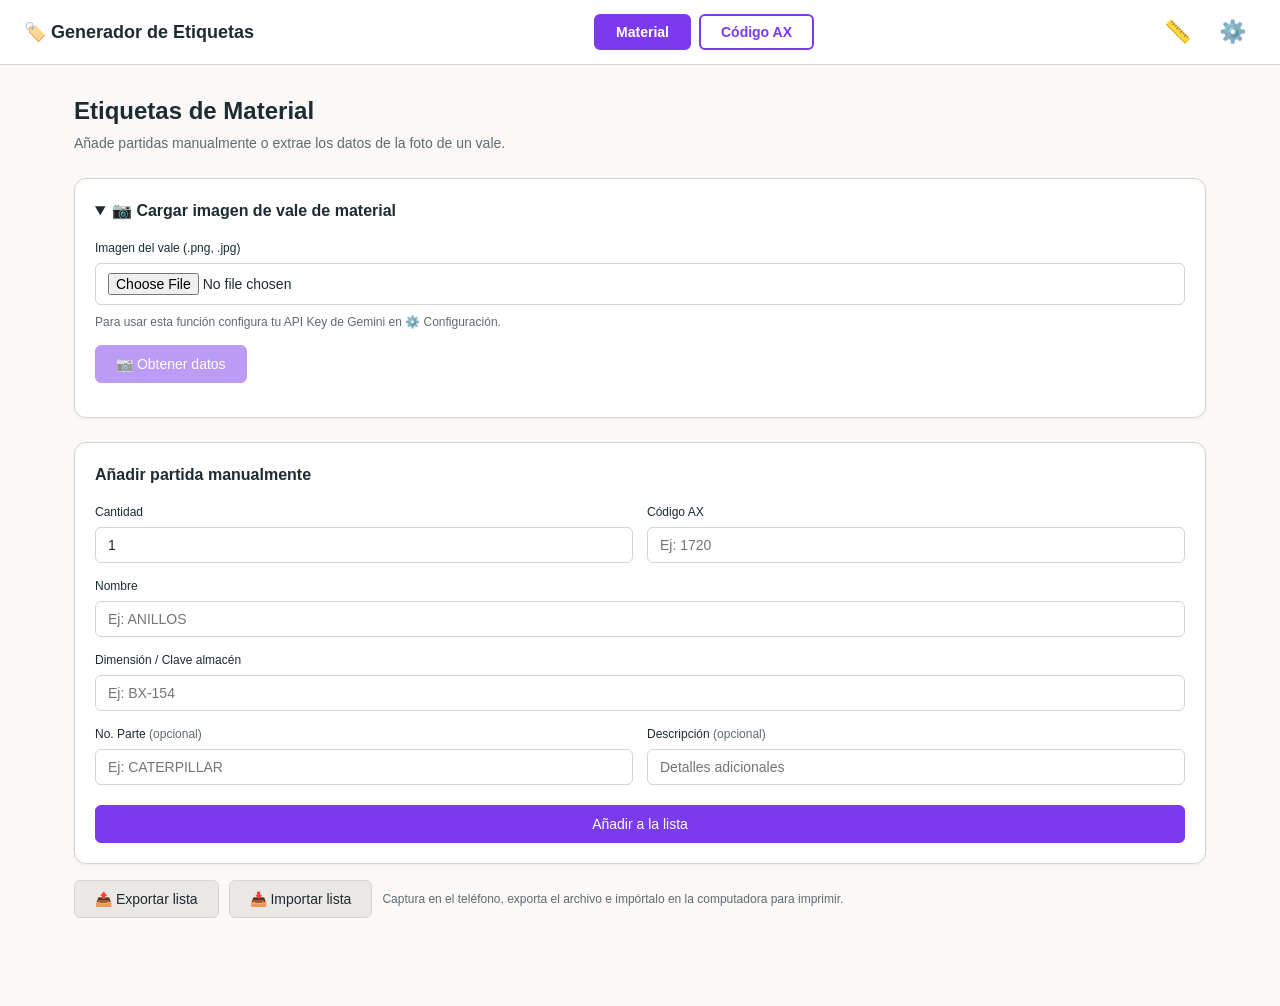
==== index.html @ 32927095 "fix: mapeo O.C.→Descripción en extracción, modal móvil y vaciar lista - La extracción con Gemini ya " ====
<!DOCTYPE html>
<html lang="es">

<head>
    <meta charset="UTF-8">
    <meta name="viewport" content="width=device-width, initial-scale=1.0">
    <title>Generador de Etiquetas de Almacén</title>
    <link rel="icon" type="image/svg+xml"
        href='data:image/svg+xml,<svg xmlns="http://www.w3.org/2000/svg" viewBox="0 0 512 512"><path fill="%237c3aed" d="M32.5 96l0 149.5c0 17 6.7 33.3 18.7 45.3l192 192c25 25 65.5 25 90.5 0L483.2 333.3c25-25 25-65.5 0-90.5l-192-192C279.2 38.7 263 32 246 32L96.5 32c-35.3 0-64 28.7-64 64zm112 16a32 32 0 1 1 0 64 32 32 0 1 1 0-64z"/></svg>'>
    <link rel="stylesheet" href="css/styles.css">
    <link rel="stylesheet" href="css/print.css">
</head>

<body>
    <header class="app-header">
        <div class="app-header__brand">🏷️ Generador de Etiquetas</div>
        <nav class="tabs" aria-label="Tipo de etiqueta">
            <button id="tabMaterial" class="tab tab--active" type="button">Material</button>
            <button id="tabCodigoAx" class="tab" type="button">Código AX</button>
        </nav>
        <div class="app-header__actions">
            <button id="btnLayout" class="icon-btn" type="button" title="Diseño de plantilla"
                aria-label="Diseño de plantilla">📏</button>
            <button id="btnConfig" class="icon-btn" type="button" title="Configuración"
                aria-label="Configuración">⚙️</button>
        </div>
    </header>

    <main class="main">
        <div class="mode-panels">
            <!-- ============ Modo: Material ============ -->
            <section id="panelMaterial">
                <h1 class="page-title">Etiquetas de Material</h1>
                <p class="page-subtitle">Añade partidas manualmente o extrae los datos de la foto de un vale.</p>

                <details class="card" open>
                    <summary class="section-title">📷 Cargar imagen de vale de material</summary>
                    <div class="card__body">
                        <label class="field">
                            <span class="field__label">Imagen del vale (.png, .jpg)</span>
                            <input type="file" id="voucherInput" class="input" accept="image/png, image/jpeg">
                        </label>
                        <p id="voucherKeyHint" class="hint">
                            Para usar esta función configura tu API Key de Gemini en ⚙️ Configuración.
                        </p>
                        <div id="voucherPreviewBox" class="voucher-preview" hidden>
                            <img id="voucherPreview" alt="Vista previa del vale">
                            <button type="button" id="voucherClear" class="btn">🗑️ Borrar imagen</button>
                        </div>
                        <p>
                            <button type="button" id="voucherProcess" class="btn btn--primary" disabled>
                                📷 Obtener datos
                            </button>
                        </p>
                        <div id="voucherStatus" class="status" hidden></div>
                    </div>
                </details>

                <div class="card">
                    <h2 class="section-title">Añadir partida manualmente</h2>
                    <form id="materialForm">
                        <div class="form-grid">
                            <label class="field">
                                <span class="field__label">Cantidad</span>
                                <input type="number" id="fCantidad" class="input" required min="1" value="1">
                            </label>
                            <label class="field">
                                <span class="field__label">Código AX</span>
                                <input type="text" id="fCodigoAx" class="input" required placeholder="Ej: 1720">
                            </label>
                            <label class="field field--full">
                                <span class="field__label">Nombre</span>
                                <input type="text" id="fNombre" class="input" required placeholder="Ej: ANILLOS">
                            </label>
                            <label class="field field--full">
                                <span class="field__label">Dimensión / Clave almacén</span>
                                <input type="text" id="fDimension" class="input" required placeholder="Ej: BX-154">
                            </label>
                            <label class="field">
                                <span class="field__label">No. Parte <span class="optional">(opcional)</span></span>
                                <input type="text" id="fNoParte" class="input" placeholder="Ej: CATERPILLAR">
                            </label>
                            <label class="field">
                                <span class="field__label">Descripción <span class="optional">(opcional)</span></span>
                                <input type="text" id="fDescripcion" class="input" placeholder="Detalles adicionales">
                            </label>
                        </div>
                        <button type="submit" class="btn btn--primary btn--block">Añadir a la lista</button>
                    </form>
                </div>

                <div class="transfer-row">
                    <button type="button" id="btnExportMaterial" class="btn">📤 Exportar lista</button>
                    <button type="button" id="btnImportMaterial" class="btn">📥 Importar lista</button>
                    <span class="hint">Captura en el teléfono, exporta el archivo e impórtalo en la computadora para
                        imprimir.</span>
                </div>

                <section id="materialsSection" hidden>
                    <div class="section-head">
                        <h2 class="section-title">Revisa y edita las partidas</h2>
                        <span id="materialsCount" class="count-badge"></span>
                        <button type="button" id="btnClearMaterials" class="btn btn--small btn--danger">🗑️ Vaciar
                            lista</button>
                    </div>
                    <div class="table-wrap">
                        <table class="table">
                            <thead>
                                <tr>
                                    <th style="width: 70px;">Cant.</th>
                                    <th style="width: 100px;">Código AX</th>
                                    <th>Nombre</th>
                                    <th>Dimensión</th>
                                    <th>No. Parte</th>
                                    <th>Descripción</th>
                                    <th style="width: 130px;">Condición</th>
                                    <th style="width: 140px;">Categoría</th>
                                    <th colspan="2" style="width: 160px;">Acciones</th>
                                </tr>
                            </thead>
                            <tbody id="materialsTbody"></tbody>
                        </table>
                    </div>
                    <button type="button" id="btnPreviewMaterial" class="btn btn--blue">
                        🖨️ Vista previa e imprimir
                    </button>
                </section>
            </section>

            <!-- ============ Modo: Código AX ============ -->
            <section id="panelCodigoAx" hidden>
                <h1 class="page-title">Etiquetas de Código AX</h1>
                <p class="page-subtitle">Etiquetas con el código en grande y el nombre del material.</p>

                <div class="card">
                    <h2 class="section-title">Añadir código manualmente</h2>
                    <form id="axForm">
                        <div class="form-grid">
                            <label class="field">
                                <span class="field__label">Cantidad</span>
                                <input type="number" id="fAxCantidad" class="input" required min="1" value="1">
                            </label>
                            <label class="field">
                                <span class="field__label">Código AX</span>
                                <input type="text" id="fAxCodigo" class="input" required placeholder="Ej: 1763">
                            </label>
                            <label class="field field--full">
                                <span class="field__label">Nombre</span>
                                <input type="text" id="fAxNombre" class="input" required
                                    placeholder="Ej: BOMBA HID DE TRANSFERENCIA">
                            </label>
                        </div>
                        <button type="submit" class="btn btn--primary btn--block">Añadir a la lista</button>
                    </form>
                </div>

                <div class="transfer-row">
                    <button type="button" id="btnExportAx" class="btn">📤 Exportar lista</button>
                    <button type="button" id="btnImportAx" class="btn">📥 Importar lista</button>
                    <span class="hint">Captura en el teléfono, exporta el archivo e impórtalo en la computadora para
                        imprimir.</span>
                </div>

                <section id="axSection" hidden>
                    <div class="section-head">
                        <h2 class="section-title">Revisa y edita los códigos</h2>
                        <span id="axCount" class="count-badge"></span>
                        <button type="button" id="btnClearAx" class="btn btn--small btn--danger">🗑️ Vaciar
                            lista</button>
                    </div>
                    <div class="table-wrap">
                        <table class="table">
                            <thead>
                                <tr>
                                    <th style="width: 70px;">Cant.</th>
                                    <th style="width: 120px;">Código AX</th>
                                    <th>Nombre</th>
                                    <th colspan="2" style="width: 160px;">Acciones</th>
                                </tr>
                            </thead>
                            <tbody id="axTbody"></tbody>
                        </table>
                    </div>
                    <button type="button" id="btnPreviewAx" class="btn btn--blue">
                        🖨️ Vista previa e imprimir
                    </button>
                </section>
            </section>
        </div>

        <!-- ============ Vista previa de impresión ============ -->
        <section id="previewSection" class="preview">
            <div class="preview__toolbar">
                <button type="button" id="previewBack" class="btn">← Volver a editar</button>
                <span id="previewInfo" class="preview__info"></span>
                <button type="button" id="previewPrint" class="btn btn--primary">🖨️ Imprimir</button>
            </div>
            <p class="preview__tip">
                Lo que ves aquí es exactamente lo que se imprime. En el diálogo de impresión deja la escala al
                100&nbsp;% y desactiva «Encabezados y pies de página».
            </p>
            <div id="previewHost" class="preview__host">
                <div id="sheets" class="sheets"></div>
            </div>
        </section>
    </main>

    <!-- ============ Modal: Diseño de plantilla ============ -->
    <dialog id="layoutModal" class="modal">
        <div class="modal__header">
            <h2 class="modal__title">📏 Diseño de plantilla</h2>
            <button type="button" id="layoutModalClose" class="modal__close" aria-label="Cerrar">×</button>
        </div>

        <div class="modal__section">
            <select id="cfgPreset" class="input" style="width: 100%;"></select>
        </div>

        <div class="modal__section">
            <h3>Hoja</h3>
            <div class="form-grid">
                <label class="field">
                    <span class="field__label">Tamaño de hoja</span>
                    <select id="cfgPageSize" class="input"></select>
                </label>
                <label class="field">
                    <span class="field__label">Margen superior e inferior (mm)</span>
                    <input type="text" id="cfgMarginTop" class="input" placeholder="12.7 o 0.5in">
                </label>
                <label class="field">
                    <span class="field__label">Margen izquierdo y derecho (mm)</span>
                    <input type="text" id="cfgMarginLeft" class="input" placeholder="3.97 o 0.156in">
                </label>
            </div>
        </div>

        <div class="modal__section">
            <h3>Etiqueta</h3>
            <div class="form-grid">
                <label class="field">
                    <span class="field__label">Ancho (mm)</span>
                    <input type="text" id="cfgLabelWidth" class="input" placeholder="101.6 o 4in">
                </label>
                <label class="field">
                    <span class="field__label">Alto (mm)</span>
                    <input type="text" id="cfgLabelHeight" class="input" placeholder="50.8 o 2in">
                </label>
                <label class="field">
                    <span class="field__label">Separación horizontal (mm)</span>
                    <input type="text" id="cfgGapX" class="input" placeholder="4.76 o 0.187in">
                </label>
                <label class="field">
                    <span class="field__label">Separación vertical (mm)</span>
                    <input type="text" id="cfgGapY" class="input" placeholder="0">
                </label>
                <label class="field">
                    <span class="field__label">Tamaño de fuente base (px)</span>
                    <input type="number" id="cfgFontSize" class="input" min="5" step="0.5" placeholder="10">
                </label>
                <label class="field" style="flex-direction: row; align-items: center; gap: 8px; align-self: end;">
                    <input type="checkbox" id="cfgShowBorder">
                    <span class="field__label" style="margin: 0;">Imprimir borde de etiqueta</span>
                </label>
            </div>
            <p class="hint">Acepta valores en mm, cm o pulgadas (ej. «4in»). Sin unidad se interpreta como mm. En
                hojas precortadas conviene desactivar el borde.</p>
        </div>

        <div class="modal__section">
            <p id="layoutSummary" class="hint"></p>
            <p class="hint">Las filas y columnas se calculan automáticamente según lo que cabe en la hoja, así nunca
                se desborda la página al imprimir.</p>
        </div>

        <div class="modal__section">
            <button type="button" id="cfgReset" class="btn btn--block">Restaurar valores por defecto</button>
        </div>
    </dialog>

    <!-- ============ Modal: Configuración general ============ -->
    <dialog id="configModal" class="modal">
        <div class="modal__header">
            <h2 class="modal__title">⚙️ Configuración general</h2>
            <button type="button" id="configModalClose" class="modal__close" aria-label="Cerrar">×</button>
        </div>

        <div class="modal__section">
            <h3>Logo izquierdo</h3>
            <div class="inline-controls">
                <input type="file" id="logoLeftFile" class="input" accept="image/*" style="flex: 1;">
                <button type="button" id="logoLeftClear" class="btn">Limpiar</button>
            </div>
            <p class="hint">O pega una URL:</p>
            <input type="text" id="logoLeftUrl" class="input" style="width: 100%;"
                placeholder="https://ejemplo.com/logo.png">
            <div id="logoLeftPreview" class="logo-preview logo-preview--empty">Sin logo configurado</div>
        </div>

        <div class="modal__section">
            <h3>Logo derecho</h3>
            <div class="inline-controls">
                <input type="file" id="logoRightFile" class="input" accept="image/*" style="flex: 1;">
                <button type="button" id="logoRightClear" class="btn">Limpiar</button>
            </div>
            <p class="hint">O pega una URL:</p>
            <input type="text" id="logoRightUrl" class="input" style="width: 100%;"
                placeholder="https://ejemplo.com/logo.png">
            <div id="logoRightPreview" class="logo-preview logo-preview--empty">Sin logo configurado</div>
        </div>

        <div class="modal__section">
            <h3>Texto de almacén</h3>
            <p class="hint">Aparece bajo el título en todas las etiquetas (ej. BRONCO RIG-91).</p>
            <input type="text" id="cfgHeaderText" class="input" style="width: 100%;" placeholder="BRONCO RIG-91">
        </div>

        <div class="modal__section">
            <h3>Tabla de códigos AX</h3>
            <p class="hint">CSV con columnas «Codigo AX» y «Nombre» para autocompletar nombres.</p>
            <div class="inline-controls">
                <input type="file" id="csvFile" class="input" accept=".csv" style="flex: 1;">
                <button type="button" id="csvClear" class="btn">Limpiar</button>
            </div>
            <p id="csvStatus" class="hint"></p>
        </div>

        <div class="modal__section">
            <h3>🔑 API Key de Gemini</h3>
            <p class="hint">
                Necesaria para extraer datos de vales con IA. Se guarda solo en este navegador.
                <a href="https://aistudio.google.com/apikey" target="_blank" rel="noopener"
                    style="color: var(--color-accent);">Obtener API Key</a>
            </p>
            <input type="password" id="geminiKeyInput" class="input" style="width: 100%;"
                placeholder="Ingresa tu API Key de Gemini" autocomplete="off">
            <div class="inline-controls" style="margin-top: 10px;">
                <button type="button" id="geminiKeySave" class="btn btn--primary" style="flex: 1;">Guardar API
                    Key</button>
                <button type="button" id="geminiKeyClear" class="btn">Limpiar</button>
            </div>
        </div>
    </dialog>

    <input type="file" id="importFileInput" accept=".json,application/json" hidden>

    <script src="js/utils.js"></script>
    <script src="js/store.js"></script>
    <script src="js/layout.js"></script>
    <script src="js/labels.js"></script>
    <script src="js/csv.js"></script>
    <script src="js/gemini.js"></script>
    <script src="js/tables.js"></script>
    <script src="js/transfer.js"></script>
    <script src="js/preview.js"></script>
    <script src="js/app.js"></script>
</body>

</html>
---- css/styles.css ----
/* ============ Tokens de diseño ============ */
:root {
    --color-bg: #faf9f7;
    --color-surface: #ffffff;
    --color-text: #1d2b32;
    --color-text-muted: #5f6b70;
    --color-border: #d9d4cb;
    --color-accent: #7c3aed;
    --color-accent-hover: #6d28d9;
    --color-blue: #3b82f6;
    --color-blue-hover: #2563eb;
    --color-danger: #ef4444;
    --color-danger-hover: #dc2626;
    --color-success: #16a34a;
    --color-warning: #b45309;
    --color-error: #c0152f;
    --color-info: #1976d2;
    --color-secondary: rgba(94, 82, 64, 0.10);
    --color-secondary-hover: rgba(94, 82, 64, 0.18);

    --radius-sm: 6px;
    --radius-md: 10px;
    --radius-lg: 12px;
    --shadow-sm: 0 1px 3px rgba(0, 0, 0, 0.06);
    --shadow-md: 0 4px 12px rgba(0, 0, 0, 0.10);
    --shadow-lg: 0 10px 28px rgba(0, 0, 0, 0.16);

    --font-base: "Inter", -apple-system, BlinkMacSystemFont, "Segoe UI", Roboto, sans-serif;
}

@media (prefers-color-scheme: dark) {
    :root {
        --color-bg: #1c1e1f;
        --color-surface: #262829;
        --color-text: #ececec;
        --color-text-muted: #a3a8aa;
        --color-border: #3e4243;
        --color-secondary: rgba(160, 160, 160, 0.14);
        --color-secondary-hover: rgba(160, 160, 160, 0.24);
        --color-success: #4ade80;
        --color-warning: #fbbf24;
        --color-error: #f87171;
        --color-info: #60a5fa;
    }
}

/* ============ Base ============ */
*,
*::before,
*::after {
    box-sizing: border-box;
}

html {
    font-family: var(--font-base);
    font-size: 14px;
    line-height: 1.5;
    -webkit-font-smoothing: antialiased;
}

body {
    margin: 0;
    background-color: var(--color-bg);
    color: var(--color-text);
}

/* ============ Encabezado ============ */
.app-header {
    display: flex;
    align-items: center;
    justify-content: space-between;
    flex-wrap: wrap;
    gap: 12px;
    padding: 14px 24px;
    background-color: var(--color-surface);
    border-bottom: 1px solid var(--color-border);
    position: sticky;
    top: 0;
    z-index: 10;
}

.app-header__brand {
    font-size: 18px;
    font-weight: 700;
}

.app-header__actions {
    display: flex;
    gap: 8px;
}

.tabs {
    display: flex;
    gap: 8px;
}

.tab {
    padding: 8px 20px;
    border: 2px solid var(--color-accent);
    background: transparent;
    color: var(--color-accent);
    border-radius: var(--radius-sm);
    font-size: 14px;
    font-weight: 600;
    cursor: pointer;
    transition: background-color 0.15s, color 0.15s;
}

.tab:hover,
.tab--active {
    background-color: var(--color-accent);
    color: #fff;
}

.icon-btn {
    background: none;
    border: none;
    font-size: 22px;
    cursor: pointer;
    padding: 6px 10px;
    border-radius: var(--radius-sm);
    line-height: 1;
}

.icon-btn:hover {
    background-color: var(--color-secondary);
}

/* ============ Contenido ============ */
.main {
    max-width: 1180px;
    margin: 0 auto;
    padding: 28px 24px 64px;
}

.page-title {
    font-size: 24px;
    font-weight: 700;
    margin: 0 0 4px;
}

.page-subtitle {
    color: var(--color-text-muted);
    margin: 0 0 24px;
}

.section-title {
    font-size: 16px;
    font-weight: 600;
    margin: 0;
}

.card {
    background-color: var(--color-surface);
    border: 1px solid var(--color-border);
    border-radius: var(--radius-lg);
    padding: 20px;
    margin-bottom: 24px;
    box-shadow: var(--shadow-sm);
}

details.card > summary {
    cursor: pointer;
    list-style-position: inside;
}

details.card .card__body {
    margin-top: 16px;
}

/* ============ Formularios ============ */
.form-grid {
    display: grid;
    grid-template-columns: 1fr 1fr;
    gap: 14px;
    margin: 16px 0 20px;
}

.field {
    display: flex;
    flex-direction: column;
}

.field--full {
    grid-column: 1 / -1;
}

.field__label {
    font-size: 12px;
    font-weight: 500;
    margin-bottom: 6px;
}

.field__label .optional {
    color: var(--color-text-muted);
    font-weight: 400;
}

.input,
select.input {
    padding: 9px 12px;
    border: 1px solid var(--color-border);
    border-radius: var(--radius-sm);
    font-size: 14px;
    font-family: inherit;
    background-color: var(--color-surface);
    color: var(--color-text);
}

.input:focus,
select.input:focus {
    outline: none;
    border-color: var(--color-accent);
    box-shadow: 0 0 0 3px rgba(124, 58, 237, 0.25);
}

.hint {
    font-size: 12px;
    color: var(--color-text-muted);
    margin: 8px 0;
}

/* ============ Botones ============ */
.btn {
    display: inline-block;
    padding: 10px 20px;
    border: 1px solid var(--color-border);
    border-radius: var(--radius-sm);
    background-color: var(--color-secondary);
    color: var(--color-text);
    font-size: 14px;
    font-weight: 500;
    font-family: inherit;
    cursor: pointer;
    transition: background-color 0.15s;
}

.btn:hover {
    background-color: var(--color-secondary-hover);
}

.btn:disabled {
    opacity: 0.5;
    cursor: not-allowed;
}

.btn--primary {
    background-color: var(--color-accent);
    border-color: var(--color-accent);
    color: #fff;
}

.btn--primary:hover:not(:disabled) {
    background-color: var(--color-accent-hover);
}

.btn--blue {
    background-color: var(--color-blue);
    border-color: var(--color-blue);
    color: #fff;
}

.btn--blue:hover {
    background-color: var(--color-blue-hover);
}

.btn--danger {
    background-color: var(--color-danger);
    border-color: var(--color-danger);
    color: #fff;
}

.btn--danger:hover {
    background-color: var(--color-danger-hover);
}

.btn--small {
    padding: 5px 12px;
    font-size: 12px;
    white-space: nowrap;
}

.btn--block {
    width: 100%;
}

/* ============ Exportar / importar ============ */
.transfer-row {
    display: flex;
    align-items: center;
    flex-wrap: wrap;
    gap: 10px;
    margin: -8px 0 24px;
}

.transfer-row .hint {
    margin: 0;
}

/* ============ Tablas de revisión ============ */
.section-head {
    display: flex;
    align-items: center;
    flex-wrap: wrap;
    gap: 12px;
    margin-bottom: 12px;
}

.section-head > :last-child {
    margin-left: auto;
}

.count-badge {
    font-size: 12px;
    color: var(--color-text-muted);
}

.table-wrap {
    background-color: var(--color-surface);
    border: 1px solid var(--color-border);
    border-radius: var(--radius-lg);
    overflow-x: auto;
    margin-bottom: 16px;
}

.table {
    width: 100%;
    border-collapse: collapse;
    font-size: 12px;
}

.table th {
    background-color: var(--color-secondary);
    padding: 10px 12px;
    text-align: left;
    font-weight: 600;
    border-bottom: 1px solid var(--color-border);
    white-space: nowrap;
}

.table td {
    padding: 8px 10px;
    border-bottom: 1px solid var(--color-border);
}

.table tr:last-child td {
    border-bottom: none;
}

.table input,
.table select {
    width: 100%;
    min-width: 60px;
    padding: 6px 8px;
    border: 1px solid var(--color-border);
    border-radius: var(--radius-sm);
    font-size: 12px;
    font-family: inherit;
    background-color: var(--color-surface);
    color: var(--color-text);
}

/* ============ Estado / mensajes ============ */
.status {
    margin-top: 12px;
    padding: 10px 14px;
    border-radius: var(--radius-sm);
    font-weight: 500;
    font-size: 13px;
    background-color: var(--color-secondary);
}

.status--info { color: var(--color-info); }
.status--success { color: var(--color-success); }
.status--warning { color: var(--color-warning); }
.status--error { color: var(--color-error); }

.is-error {
    color: var(--color-error) !important;
}

/* ============ Logos en configuración ============ */
.logo-preview {
    margin-top: 10px;
    padding: 14px;
    border: 1px dashed var(--color-border);
    border-radius: var(--radius-sm);
    text-align: center;
    min-height: 56px;
    display: flex;
    align-items: center;
    justify-content: center;
}

.logo-preview img {
    max-width: 150px;
    max-height: 60px;
    object-fit: contain;
}

.logo-preview--empty {
    color: var(--color-text-muted);
    font-size: 12px;
}

/* ============ Modales (dialog nativo) ============ */
dialog.modal {
    border: 1px solid var(--color-border);
    border-radius: var(--radius-lg);
    background-color: var(--color-surface);
    color: var(--color-text);
    padding: 28px;
    width: min(720px, 92vw);
    max-height: 88vh;
    box-shadow: var(--shadow-lg);
}

dialog.modal::backdrop {
    background-color: rgba(0, 0, 0, 0.5);
}

.modal__header {
    display: flex;
    justify-content: space-between;
    align-items: center;
    margin-bottom: 20px;
}

.modal__title {
    font-size: 20px;
    font-weight: 700;
    margin: 0;
}

.modal__close {
    background: none;
    border: none;
    font-size: 24px;
    line-height: 1;
    cursor: pointer;
    color: var(--color-text-muted);
}

.modal__close:hover {
    color: var(--color-text);
}

.modal__section {
    padding: 16px 0;
    border-bottom: 1px solid var(--color-border);
}

.modal__section:last-child {
    border-bottom: none;
}

.modal__section h3 {
    font-size: 15px;
    font-weight: 600;
    margin: 0 0 10px;
}

.inline-controls {
    display: flex;
    gap: 8px;
    flex-wrap: wrap;
}

/* Evita el desborde horizontal en móvil: los input[type=file] tienen un
   ancho mínimo intrínseco mayor que la pantalla si no se les limita. */
.inline-controls > .input {
    min-width: 0;
}

dialog.modal .input {
    max-width: 100%;
}

dialog.modal {
    overflow-x: hidden;
}

/* ============ Vista previa de impresión ============ */
#previewSection {
    display: none;
}

body.preview-open .mode-panels {
    display: none;
}

body.preview-open #previewSection {
    display: block;
}

.preview__toolbar {
    display: flex;
    align-items: center;
    justify-content: space-between;
    flex-wrap: wrap;
    gap: 12px;
    margin-bottom: 8px;
}

.preview__info {
    font-size: 13px;
    color: var(--color-text-muted);
}

.preview__tip {
    font-size: 12px;
    color: var(--color-text-muted);
    margin: 0 0 16px;
}

.preview__host {
    background-color: var(--color-secondary);
    border: 1px solid var(--color-border);
    border-radius: var(--radius-lg);
    padding: 16px;
    overflow: auto;
}

/* Imagen del vale */
.voucher-preview img {
    max-width: 100%;
    max-height: 300px;
    border: 1px solid var(--color-border);
    border-radius: var(--radius-sm);
    display: block;
    margin-bottom: 12px;
}

/* ============ Toasts ============ */
.toast-host {
    position: fixed;
    bottom: 20px;
    left: 50%;
    transform: translateX(-50%);
    display: flex;
    flex-direction: column;
    align-items: center;
    gap: 8px;
    z-index: 2000;
}

.toast {
    padding: 10px 18px;
    border-radius: var(--radius-md);
    background-color: var(--color-text);
    color: var(--color-bg);
    font-size: 13px;
    font-weight: 500;
    box-shadow: var(--shadow-md);
    opacity: 0;
    transform: translateY(8px);
    transition: opacity 0.25s, transform 0.25s;
    max-width: 90vw;
}

.toast--visible {
    opacity: 1;
    transform: translateY(0);
}

.toast--success { background-color: #15803d; color: #fff; }
.toast--error { background-color: #b91c1c; color: #fff; }
.toast--warning { background-color: #b45309; color: #fff; }

/* ============ Responsive ============ */
@media (max-width: 768px) {
    .form-grid {
        grid-template-columns: 1fr;
    }

    .main {
        padding: 20px 14px 48px;
    }
}
---- css/print.css ----
/*
 * Hojas y etiquetas: las mismas reglas se usan en pantalla (vista previa
 * escalada) y en papel. Las dimensiones físicas vienen de variables CSS
 * que JS calcula a partir de la configuración (Layout.applyToDocument):
 *
 *   --page-w / --page-h               tamaño físico de la hoja (mm)
 *   --page-margin-top / -left         márgenes de la hoja (padding de .sheet)
 *   --label-w / --label-h             tamaño de cada etiqueta (mm)
 *   --label-gap-x / --label-gap-y     separación entre etiquetas (mm)
 *   --label-font                      tamaño base de la tipografía
 *   --label-border-w                  grosor del borde (0 en hojas precortadas)
 *   --grid-cols                       columnas calculadas que caben en la hoja
 *
 * La regla @page se genera desde JS con margin: 0, así la hoja .sheet es
 * exactamente el papel y no hay dobles márgenes ni saltos inesperados.
 */

/* ============ Hojas ============ */
.sheets {
    display: flex;
    flex-direction: column;
    align-items: center;
    gap: 24px;
}

/* El holder reserva el espacio visual de la hoja ya escalada */
.sheet-holder {
    width: calc(var(--page-w-px, 816px) * var(--scale, 1));
    height: calc(var(--page-h-px, 1056px) * var(--scale, 1));
    overflow: hidden;
}

.sheet {
    width: var(--page-w);
    height: var(--page-h);
    padding: var(--page-margin-top) var(--page-margin-left);
    background: #fff;
    overflow: hidden;
    transform: scale(var(--scale, 1));
    transform-origin: top left;
    box-shadow: 0 2px 14px rgba(0, 0, 0, 0.18);
}

.sheet__grid {
    display: grid;
    grid-template-columns: repeat(var(--grid-cols, 1), var(--label-w));
    grid-auto-rows: var(--label-h);
    gap: var(--label-gap-y) var(--label-gap-x);
}

/* ============ Etiqueta (común) ============ */
.label {
    width: var(--label-w);
    height: var(--label-h);
    border: var(--label-border-w, 0.5mm) solid #000;
    background: #fff;
    color: #000;
    padding: 1.5mm;
    display: flex;
    flex-direction: column;
    overflow: hidden;
    font-family: Arial, Helvetica, sans-serif;
    font-size: var(--label-font, 10px);
    line-height: 1.2;
    break-inside: avoid;
    print-color-adjust: exact;
    -webkit-print-color-adjust: exact;
}

.label__header {
    display: grid;
    grid-template-columns: 17mm 1fr 17mm;
    gap: 1mm;
    align-items: center;
    margin-bottom: 1mm;
}

.label__logo {
    display: flex;
    align-items: center;
    justify-content: center;
    height: 8.5mm;
}

.label__logo img {
    max-width: 100%;
    max-height: 100%;
    object-fit: contain;
}

.label__title {
    text-align: center;
}

.label__title h4 {
    margin: 0;
    font-size: 1.1em;
    line-height: 1.1;
    font-weight: bold;
}

.label__title p {
    margin: 0;
    font-size: 0.9em;
    line-height: 1.1;
}

/* ============ Etiqueta de material ============ */
.label__body {
    flex: 1;
    min-height: 0;
    display: flex;
    flex-direction: column;
    justify-content: space-evenly;
}

.label__row-2 {
    display: grid;
    grid-template-columns: 1fr 1fr;
    gap: 2mm;
    border-bottom: 0.2mm solid #999;
}

.label__row-2 .label__field {
    border-bottom: none;
}

.label__field {
    display: flex;
    gap: 1mm;
    white-space: nowrap;
    overflow: hidden;
    padding: 0.3mm 0;
    border-bottom: 0.2mm solid #999;
}

.label__body > .label__field:last-child {
    border-bottom: none;
}

.label__field-name {
    font-weight: bold;
    flex-shrink: 0;
}

.label__field-value {
    overflow: hidden;
    text-overflow: ellipsis;
}

/* ============ Etiqueta de código AX ============ */
.label--ax .label__ax-code {
    flex: 1;
    min-height: 0;
    display: flex;
    align-items: center;
    justify-content: center;
    font-size: calc(var(--label-font, 10px) * 4.5);
    font-weight: bold;
    letter-spacing: 0.15em;
    text-align: center;
}

.label--ax .label__ax-name {
    font-size: 1.2em;
    text-align: center;
    padding: 0.5mm 1mm;
    overflow: hidden;
    display: -webkit-box;
    -webkit-line-clamp: 2;
    -webkit-box-orient: vertical;
}

/* ============ Impresión ============ */
@media print {
    html,
    body {
        margin: 0 !important;
        padding: 0 !important;
        background: #fff !important;
    }

    /* Al imprimir, #sheets se mueve a <body> (preview.js) y se oculta el resto */
    body.printing > :not(#sheets) {
        display: none !important;
    }

    .sheets {
        display: block;
        gap: 0;
    }

    .sheet-holder {
        width: auto !important;
        height: auto !important;
        overflow: visible;
    }

    .sheet {
        transform: none !important;
        box-shadow: none !important;
        margin: 0;
        break-after: page;
        page-break-after: always;
    }

    .sheet-holder:last-child .sheet {
        break-after: auto;
        page-break-after: auto;
    }
}
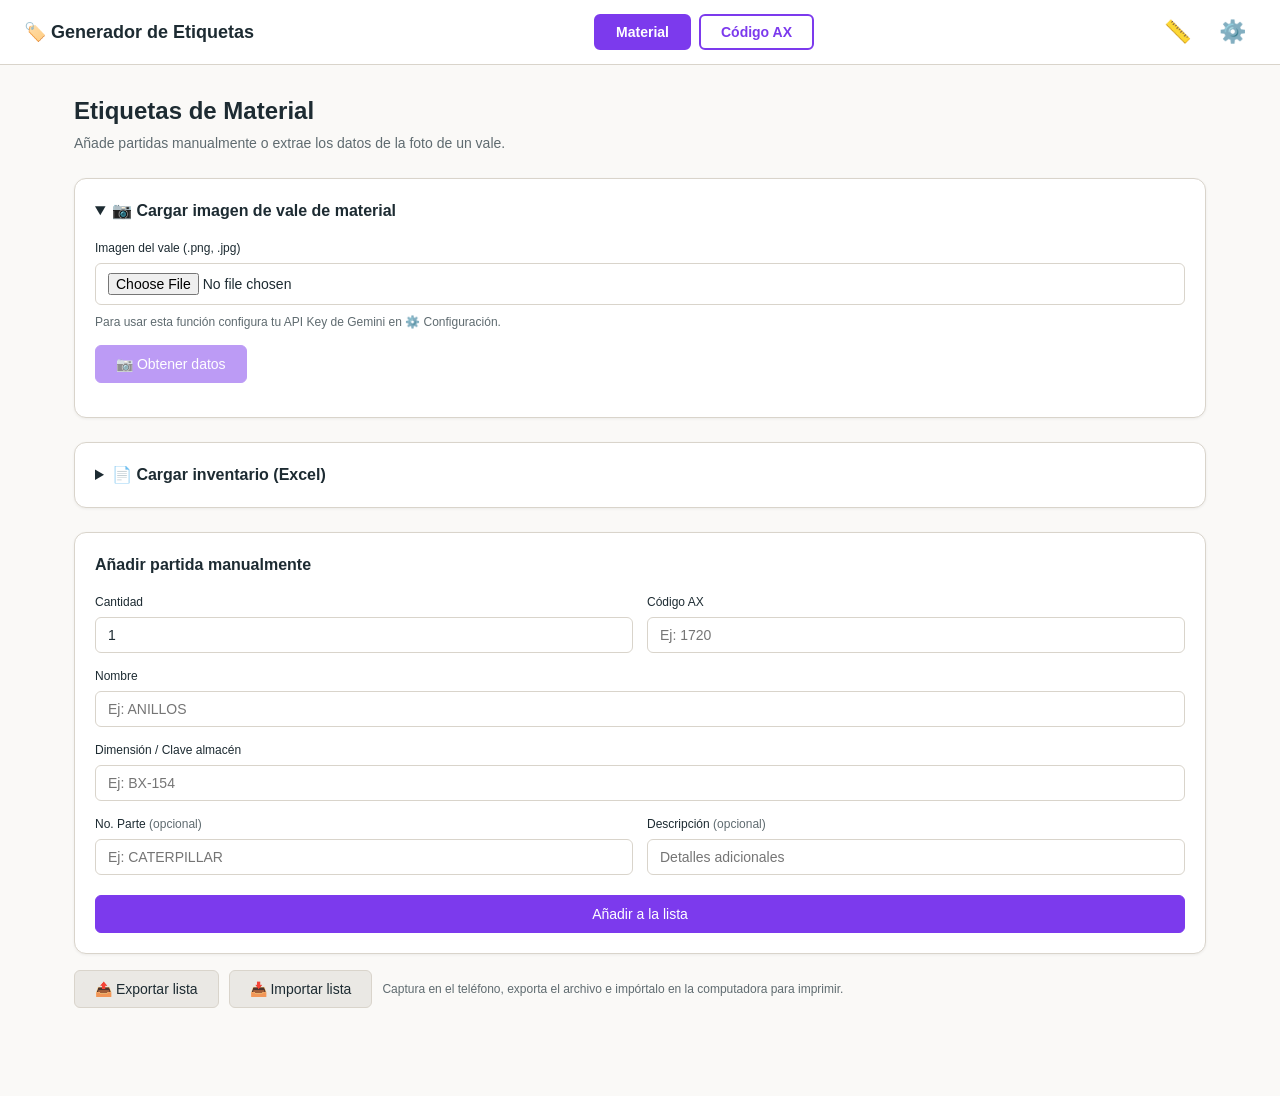
==== commit 74cdc368: "feat: inventario desde Excel, logos derechos por partida y lista tipo Notion Tres funciones nuevas: " ====
--- a/index.html
+++ b/index.html
@@ -56,6 +56,38 @@
                     </div>
                 </details>
 
+                <details class="card">
+                    <summary class="section-title">📄 Cargar inventario (Excel)</summary>
+                    <div class="card__body">
+                        <label class="field">
+                            <span class="field__label">Archivo de inventario (.xlsx)</span>
+                            <input type="file" id="invFile" class="input"
+                                accept=".xlsx,application/vnd.openxmlformats-officedocument.spreadsheetml.sheet">
+                        </label>
+                        <p class="hint">El inventario no se guarda al recargar la página, pero las partidas que añadas
+                            a la lista de revisión sí se conservan. La categoría (inventariable/consumible) se toma del
+                            nombre de cada hoja.</p>
+                        <div id="invStatus" class="status" hidden></div>
+                        <div id="invUi" hidden>
+                            <div class="inv-toolbar">
+                                <select id="invSheet" class="input"></select>
+                                <input type="search" id="invSearch" class="input"
+                                    placeholder="Buscar por código, descripción, dimensión o NP…">
+                            </div>
+                            <label class="inv-selectall">
+                                <input type="checkbox" id="invSelectAll">
+                                <span>Seleccionar todo lo visible</span>
+                            </label>
+                            <div id="invList" class="inv-list"></div>
+                            <div class="inline-controls" style="margin-top: 12px;">
+                                <button type="button" id="invAdd" class="btn btn--primary" disabled>➕ Añadir
+                                    seleccionadas (0)</button>
+                                <button type="button" id="invClear" class="btn">Quitar inventario</button>
+                            </div>
+                        </div>
+                    </div>
+                </details>
+
                 <div class="card">
                     <h2 class="section-title">Añadir partida manualmente</h2>
                     <form id="materialForm">
@@ -103,24 +135,7 @@
                         <button type="button" id="btnClearMaterials" class="btn btn--small btn--danger">🗑️ Vaciar
                             lista</button>
                     </div>
-                    <div class="table-wrap">
-                        <table class="table">
-                            <thead>
-                                <tr>
-                                    <th style="width: 70px;">Cant.</th>
-                                    <th style="width: 100px;">Código AX</th>
-                                    <th>Nombre</th>
-                                    <th>Dimensión</th>
-                                    <th>No. Parte</th>
-                                    <th>Descripción</th>
-                                    <th style="width: 130px;">Condición</th>
-                                    <th style="width: 140px;">Categoría</th>
-                                    <th colspan="2" style="width: 160px;">Acciones</th>
-                                </tr>
-                            </thead>
-                            <tbody id="materialsTbody"></tbody>
-                        </table>
-                    </div>
+                    <div id="materialsList" class="items-list"></div>
                     <button type="button" id="btnPreviewMaterial" class="btn btn--blue">
                         🖨️ Vista previa e imprimir
                     </button>
@@ -297,15 +312,29 @@
         </div>
 
         <div class="modal__section">
-            <h3>Logo derecho</h3>
-            <div class="inline-controls">
-                <input type="file" id="logoRightFile" class="input" accept="image/*" style="flex: 1;">
-                <button type="button" id="logoRightClear" class="btn">Limpiar</button>
-            </div>
-            <p class="hint">O pega una URL:</p>
-            <input type="text" id="logoRightUrl" class="input" style="width: 100%;"
-                placeholder="https://ejemplo.com/logo.png">
-            <div id="logoRightPreview" class="logo-preview logo-preview--empty">Sin logo configurado</div>
+            <h3>Logos derechos</h3>
+            <p class="hint">Registra uno por inventario (ej. GSM y DLTA). El primero es el predeterminado y cada
+                partida puede usar otro.</p>
+            <div id="rightLogosList" class="logo-list"></div>
+            <div class="form-grid" style="margin-top: 12px;">
+                <label class="field">
+                    <span class="field__label">Nombre del logo</span>
+                    <input type="text" id="newLogoName" class="input" placeholder="Ej: GSM">
+                </label>
+                <label class="field">
+                    <span class="field__label">Archivo</span>
+                    <input type="file" id="newLogoFile" class="input" accept="image/*">
+                </label>
+                <label class="field field--full">
+                    <span class="field__label">O URL de imagen</span>
+                    <input type="text" id="newLogoUrl" class="input" placeholder="https://ejemplo.com/logo.png">
+                </label>
+            </div>
+            <button type="button" id="newLogoAdd" class="btn">➕ Añadir logo</button>
+            <label style="display: flex; align-items: center; gap: 8px; margin-top: 14px;">
+                <input type="checkbox" id="cfgPerItemLogo">
+                <span>Seleccionar logo derecho por partida (aparece al editar cada partida)</span>
+            </label>
         </div>
 
         <div class="modal__section">
@@ -348,8 +377,10 @@
     <script src="js/layout.js"></script>
     <script src="js/labels.js"></script>
     <script src="js/csv.js"></script>
+    <script src="js/xlsx.js"></script>
     <script src="js/gemini.js"></script>
     <script src="js/tables.js"></script>
+    <script src="js/inventory.js"></script>
     <script src="js/transfer.js"></script>
     <script src="js/preview.js"></script>
     <script src="js/app.js"></script>
--- a/css/styles.css
+++ b/css/styles.css
@@ -360,6 +360,194 @@
     color: var(--color-text);
 }
 
+/* ============ Lista de partidas (estilo Notion) ============ */
+.items-list {
+    background-color: var(--color-surface);
+    border: 1px solid var(--color-border);
+    border-radius: var(--radius-lg);
+    overflow: hidden;
+    margin-bottom: 16px;
+}
+
+.item-card {
+    display: flex;
+    align-items: center;
+    gap: 12px;
+    padding: 10px 14px;
+    border-bottom: 1px solid var(--color-border);
+    transition: background-color 0.1s;
+}
+
+.item-card:last-child,
+.item-editor:last-child {
+    border-bottom: none;
+}
+
+.item-card:hover {
+    background-color: var(--color-secondary);
+}
+
+.item-card__body {
+    flex: 1;
+    min-width: 0;
+}
+
+.item-card__title {
+    font-weight: 600;
+    font-size: 14px;
+    overflow: hidden;
+    text-overflow: ellipsis;
+    white-space: nowrap;
+}
+
+.item-chips {
+    display: flex;
+    flex-wrap: wrap;
+    gap: 6px;
+    margin-top: 5px;
+}
+
+.chip {
+    font-size: 11px;
+    line-height: 1.4;
+    padding: 2px 8px;
+    border-radius: 4px;
+    background-color: var(--color-secondary);
+    color: var(--color-text);
+    white-space: nowrap;
+    max-width: 260px;
+    overflow: hidden;
+    text-overflow: ellipsis;
+}
+
+.item-actions {
+    display: flex;
+    gap: 2px;
+    flex-shrink: 0;
+}
+
+.icon-action {
+    background: none;
+    border: none;
+    font-size: 15px;
+    line-height: 1;
+    padding: 7px 8px;
+    border-radius: var(--radius-sm);
+    cursor: pointer;
+}
+
+.icon-action:hover {
+    background-color: var(--color-secondary-hover);
+}
+
+.item-editor {
+    padding: 14px;
+    border-bottom: 1px solid var(--color-border);
+    background-color: var(--color-secondary);
+}
+
+.item-editor .form-grid {
+    margin: 0 0 14px;
+}
+
+/* ============ Inventario Excel ============ */
+.inv-toolbar {
+    display: grid;
+    grid-template-columns: minmax(200px, 1fr) minmax(200px, 2fr);
+    gap: 10px;
+    margin-bottom: 10px;
+}
+
+.inv-selectall {
+    display: flex;
+    align-items: center;
+    gap: 8px;
+    font-size: 12px;
+    margin-bottom: 8px;
+    cursor: pointer;
+}
+
+.inv-list {
+    max-height: 340px;
+    overflow: auto;
+    border: 1px solid var(--color-border);
+    border-radius: var(--radius-md);
+}
+
+.inv-row {
+    display: flex;
+    align-items: center;
+    gap: 10px;
+    padding: 8px 12px;
+    border-bottom: 1px solid var(--color-border);
+    cursor: pointer;
+    font-size: 13px;
+}
+
+.inv-row:last-child {
+    border-bottom: none;
+}
+
+.inv-row:hover {
+    background-color: var(--color-secondary);
+}
+
+.inv-row__code {
+    font-weight: 600;
+    min-width: 52px;
+    flex-shrink: 0;
+}
+
+.inv-row__desc {
+    flex: 1;
+    min-width: 0;
+    overflow: hidden;
+    text-overflow: ellipsis;
+    white-space: nowrap;
+}
+
+.inv-row__dim {
+    color: var(--color-text-muted);
+    font-size: 12px;
+    overflow: hidden;
+    text-overflow: ellipsis;
+    white-space: nowrap;
+    max-width: 40%;
+}
+
+/* ============ Biblioteca de logos ============ */
+.logo-list {
+    display: flex;
+    flex-direction: column;
+    gap: 8px;
+}
+
+.logo-row {
+    display: flex;
+    align-items: center;
+    gap: 12px;
+    padding: 8px 12px;
+    border: 1px solid var(--color-border);
+    border-radius: var(--radius-md);
+    flex-wrap: wrap;
+}
+
+.logo-row__img {
+    width: 64px;
+    height: 32px;
+    object-fit: contain;
+    background-color: #fff;
+    border-radius: 4px;
+    flex-shrink: 0;
+}
+
+.logo-row__name {
+    flex: 1;
+    min-width: 0;
+    font-size: 13px;
+    font-weight: 500;
+}
+
 /* ============ Estado / mensajes ============ */
 .status {
     margin-top: 12px;
@@ -576,4 +764,12 @@
     .main {
         padding: 20px 14px 48px;
     }
-}
+
+    .inv-toolbar {
+        grid-template-columns: 1fr;
+    }
+
+    .inv-row__dim {
+        display: none;
+    }
+}
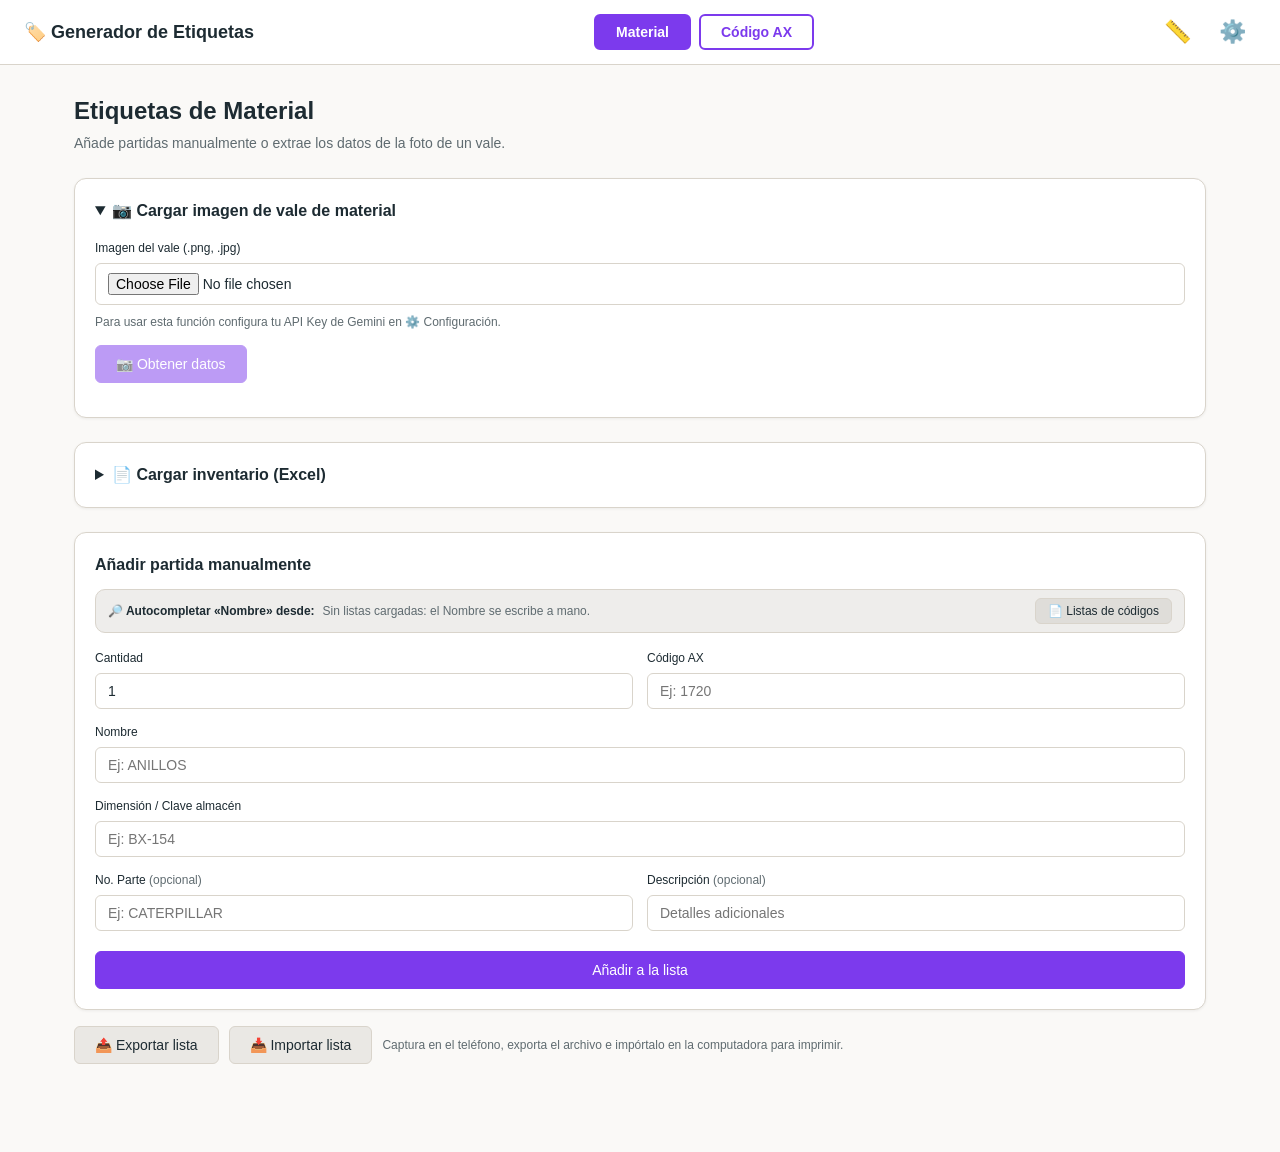
==== commit 8f370335: "feat: autocompletado del Nombre con varias listas de códigos AX Antes solo cabía una tabla de código" ====
--- a/index.html
+++ b/index.html
@@ -7,6 +7,9 @@
     <title>Generador de Etiquetas de Almacén</title>
     <link rel="icon" type="image/svg+xml"
         href='data:image/svg+xml,<svg xmlns="http://www.w3.org/2000/svg" viewBox="0 0 512 512"><path fill="%237c3aed" d="M32.5 96l0 149.5c0 17 6.7 33.3 18.7 45.3l192 192c25 25 65.5 25 90.5 0L483.2 333.3c25-25 25-65.5 0-90.5l-192-192C279.2 38.7 263 32 246 32L96.5 32c-35.3 0-64 28.7-64 64zm112 16a32 32 0 1 1 0 64 32 32 0 1 1 0-64z"/></svg>'>
+    <meta name="theme-color" content="#7c3aed">
+    <link rel="manifest" href="manifest.webmanifest">
+    <link rel="apple-touch-icon" href="icons/icon-192.png">
     <link rel="stylesheet" href="css/styles.css">
     <link rel="stylesheet" href="css/print.css">
 </head>
@@ -67,6 +70,44 @@
                         <p class="hint">El inventario no se guarda al recargar la página, pero las partidas que añadas
                             a la lista de revisión sí se conservan. La categoría (inventariable/consumible) se toma del
                             nombre de cada hoja.</p>
+                        <details id="invHelp" class="format-help">
+                            <summary>📋 ¿Cómo debe ser el archivo?</summary>
+                            <p class="hint">Cada hoja del Excel debe tener una fila de encabezados con al menos estas
+                                columnas (no importan mayúsculas/minúsculas ni el orden; DIMENSION y NP son
+                                opcionales):</p>
+                            <div class="table-wrap">
+                                <table class="format-example">
+                                    <thead>
+                                        <tr>
+                                            <th>CODIGO AX</th>
+                                            <th>DESCRIPCION</th>
+                                            <th>DIMENSION</th>
+                                            <th>NP</th>
+                                            <th>CANTIDAD</th>
+                                        </tr>
+                                    </thead>
+                                    <tbody>
+                                        <tr>
+                                            <td>1739</td>
+                                            <td>BANDA</td>
+                                            <td>3VX900</td>
+                                            <td></td>
+                                            <td>1</td>
+                                        </tr>
+                                        <tr>
+                                            <td>1063</td>
+                                            <td>EMPAQUE</td>
+                                            <td>FLEXITALIC 8"</td>
+                                            <td></td>
+                                            <td>17</td>
+                                        </tr>
+                                    </tbody>
+                                </table>
+                            </div>
+                            <p class="hint">Si el nombre de la hoja contiene la palabra <strong>CONSUMIBLE</strong>
+                                (ej. «CONTENEDOR #1 CONSUMIBLE»), sus partidas se marcan como CONSUMIBLES; si no, como
+                                INVENTARIABLE.</p>
+                        </details>
                         <div id="invStatus" class="status" hidden></div>
                         <div id="invUi" hidden>
                             <div class="inv-toolbar">
@@ -90,6 +131,15 @@
 
                 <div class="card">
                     <h2 class="section-title">Añadir partida manualmente</h2>
+                    <div class="ac-bar">
+                        <span class="ac-bar__title">🔎 Autocompletar «Nombre» desde:</span>
+                        <select id="codeListMaterial" class="input ac-bar__select"
+                            aria-label="Lista de códigos AX para autocompletar"></select>
+                        <span id="codeListEmptyMaterial" class="ac-bar__empty" hidden>Sin listas cargadas: el Nombre
+                            se escribe a mano.</span>
+                        <button type="button" id="codeListOpenMaterial" class="btn btn--small">📄 Listas de
+                            códigos</button>
+                    </div>
                     <form id="materialForm">
                         <div class="form-grid">
                             <label class="field">
@@ -149,6 +199,14 @@
 
                 <div class="card">
                     <h2 class="section-title">Añadir código manualmente</h2>
+                    <div class="ac-bar">
+                        <span class="ac-bar__title">🔎 Autocompletar «Nombre» desde:</span>
+                        <select id="codeListAx" class="input ac-bar__select"
+                            aria-label="Lista de códigos AX para autocompletar"></select>
+                        <span id="codeListEmptyAx" class="ac-bar__empty" hidden>Sin listas cargadas: el Nombre se
+                            escribe a mano.</span>
+                        <button type="button" id="codeListOpenAx" class="btn btn--small">📄 Listas de códigos</button>
+                    </div>
                     <form id="axForm">
                         <div class="form-grid">
                             <label class="field">
@@ -313,28 +371,23 @@
 
         <div class="modal__section">
             <h3>Logos derechos</h3>
-            <p class="hint">Registra uno por inventario (ej. GSM y DLTA). El primero es el predeterminado y cada
-                partida puede usar otro.</p>
+            <p class="hint">Registra uno por inventario. El primero es el predeterminado; al editar una partida puedes
+                elegir cuál usar.</p>
             <div id="rightLogosList" class="logo-list"></div>
             <div class="form-grid" style="margin-top: 12px;">
                 <label class="field">
-                    <span class="field__label">Nombre del logo</span>
-                    <input type="text" id="newLogoName" class="input" placeholder="Ej: GSM">
-                </label>
-                <label class="field">
                     <span class="field__label">Archivo</span>
                     <input type="file" id="newLogoFile" class="input" accept="image/*">
                 </label>
-                <label class="field field--full">
+                <label class="field">
                     <span class="field__label">O URL de imagen</span>
                     <input type="text" id="newLogoUrl" class="input" placeholder="https://ejemplo.com/logo.png">
                 </label>
             </div>
-            <button type="button" id="newLogoAdd" class="btn">➕ Añadir logo</button>
-            <label style="display: flex; align-items: center; gap: 8px; margin-top: 14px;">
-                <input type="checkbox" id="cfgPerItemLogo">
-                <span>Seleccionar logo derecho por partida (aparece al editar cada partida)</span>
-            </label>
+            <div id="newLogoPreview" class="logo-preview logo-preview--empty">Aún sin imagen: elige un archivo o pega
+                una URL</div>
+            <button type="button" id="newLogoAdd" class="btn" style="margin-top: 10px;" disabled>➕ Añadir
+                logo</button>
         </div>
 
         <div class="modal__section">
@@ -343,14 +396,49 @@
             <input type="text" id="cfgHeaderText" class="input" style="width: 100%;" placeholder="BRONCO RIG-91">
         </div>
 
-        <div class="modal__section">
-            <h3>Tabla de códigos AX</h3>
-            <p class="hint">CSV con columnas «Codigo AX» y «Nombre» para autocompletar nombres.</p>
-            <div class="inline-controls">
-                <input type="file" id="csvFile" class="input" accept=".csv" style="flex: 1;">
-                <button type="button" id="csvClear" class="btn">Limpiar</button>
+        <div class="modal__section" id="csvSection">
+            <h3>Listas de códigos AX</h3>
+            <p class="hint">Archivos CSV o Excel con los códigos y sus nombres, para autocompletar el Nombre al
+                escribir un código. Puedes cargar varias listas a la vez (por ejemplo inventariables y consumibles):
+                cada una toma el nombre de su archivo y luego eliges cuál usar desde el formulario de alta. Volver a
+                cargar un archivo con el mismo nombre actualiza esa lista.</p>
+            <div id="codeListsList" class="code-lists"></div>
+            <div class="inline-controls" style="margin-top: 12px;">
+                <input type="file" id="csvFile" class="input" multiple
+                    accept=".csv,.xlsx,text/csv,application/vnd.openxmlformats-officedocument.spreadsheetml.sheet"
+                    style="flex: 1;">
+                <button type="button" id="csvClear" class="btn">Quitar todas</button>
             </div>
             <p id="csvStatus" class="hint"></p>
+            <details id="csvHelp" class="format-help">
+                <summary>📋 ¿Cómo debe ser el archivo?</summary>
+                <p class="hint">La primera fila debe tener los encabezados <strong>Codigo AX</strong> y
+                    <strong>Nombre</strong> (no importan mayúsculas/minúsculas). Sirve un .csv o un Excel .xlsx:</p>
+                <div class="table-wrap">
+                    <table class="format-example">
+                        <thead>
+                            <tr>
+                                <th>Codigo AX</th>
+                                <th>Nombre</th>
+                            </tr>
+                        </thead>
+                        <tbody>
+                            <tr>
+                                <td>1739</td>
+                                <td>BANDA</td>
+                            </tr>
+                            <tr>
+                                <td>1720</td>
+                                <td>ANILLOS</td>
+                            </tr>
+                            <tr>
+                                <td>1763</td>
+                                <td>BOMBA HID DE TRANSFERENCIA</td>
+                            </tr>
+                        </tbody>
+                    </table>
+                </div>
+            </details>
         </div>
 
         <div class="modal__section">
@@ -378,6 +466,7 @@
     <script src="js/labels.js"></script>
     <script src="js/csv.js"></script>
     <script src="js/xlsx.js"></script>
+    <script src="js/autocomplete.js"></script>
     <script src="js/gemini.js"></script>
     <script src="js/tables.js"></script>
     <script src="js/inventory.js"></script>
--- a/css/styles.css
+++ b/css/styles.css
@@ -395,9 +395,59 @@
 .item-card__title {
     font-weight: 600;
     font-size: 14px;
+    display: flex;
+    align-items: baseline;
+    gap: 8px;
+    flex-wrap: wrap;
+    min-width: 0;
+}
+
+.item-card__title > span:first-child {
     overflow: hidden;
     text-overflow: ellipsis;
     white-space: nowrap;
+    max-width: 100%;
+}
+
+/* La dimensión distingue partidas con el mismo nombre (BANDA, BANDA…) */
+.dim-badge {
+    font-size: 13px;
+    font-weight: 600;
+    padding: 1px 8px;
+    border-radius: 5px;
+    background-color: rgba(59, 130, 246, 0.14);
+    color: var(--color-blue);
+    white-space: nowrap;
+    max-width: 260px;
+    overflow: hidden;
+    text-overflow: ellipsis;
+}
+
+@media (prefers-color-scheme: dark) {
+    .dim-badge {
+        background-color: rgba(96, 165, 250, 0.18);
+        color: #93c5fd;
+    }
+}
+
+/* Cantidad prominente al inicio de la tarjeta */
+.qty-badge {
+    flex-shrink: 0;
+    min-width: 46px;
+    text-align: center;
+    font-size: 15px;
+    font-weight: 700;
+    padding: 8px 6px;
+    border-radius: 8px;
+    background-color: rgba(124, 58, 237, 0.12);
+    color: var(--color-accent);
+}
+
+@media (prefers-color-scheme: dark) {
+    .qty-badge {
+        background-color: rgba(167, 139, 250, 0.18);
+        color: #c4b5fd;
+    }
 }
 
 .item-chips {
@@ -448,6 +498,237 @@
 
 .item-editor .form-grid {
     margin: 0 0 14px;
+}
+
+/* Chip con la miniatura del logo */
+.chip--logo {
+    padding: 2px 6px;
+    background-color: #fff;
+    border: 1px solid var(--color-border);
+    display: inline-flex;
+    align-items: center;
+}
+
+.chip--logo img {
+    height: 16px;
+    max-width: 64px;
+    object-fit: contain;
+    display: block;
+}
+
+/* Selector visual de logo en el editor */
+.logo-picker {
+    display: flex;
+    gap: 10px;
+    flex-wrap: wrap;
+}
+
+.logo-option {
+    border: 2px solid var(--color-border);
+    background-color: #fff;
+    border-radius: var(--radius-sm);
+    padding: 6px 10px;
+    cursor: pointer;
+}
+
+.logo-option img {
+    width: 64px;
+    height: 30px;
+    object-fit: contain;
+    display: block;
+}
+
+.logo-option--selected {
+    border-color: var(--color-accent);
+    box-shadow: 0 0 0 3px rgba(124, 58, 237, 0.25);
+}
+
+/* ============ Autocompletado de códigos AX ============ */
+/* Barra con la lista activa, sobre los formularios de alta */
+.ac-bar {
+    display: flex;
+    align-items: center;
+    flex-wrap: wrap;
+    gap: 8px;
+    margin-top: 12px;
+    padding: 8px 12px;
+    border: 1px solid var(--color-border);
+    border-radius: var(--radius-md);
+    background-color: var(--color-secondary);
+}
+
+.ac-bar__title {
+    font-size: 12px;
+    font-weight: 600;
+}
+
+.ac-bar__select {
+    flex: 1 1 220px;
+    min-width: 0;
+    padding: 6px 10px;
+    font-size: 12px;
+}
+
+.ac-bar__empty {
+    flex: 1 1 200px;
+    font-size: 12px;
+    color: var(--color-text-muted);
+}
+
+/* Panel de sugerencias: vive en <body> con posición fija para que no lo
+   recorte el overflow de las tablas ni de las tarjetas. */
+.ac-panel {
+    position: fixed;
+    z-index: 3000;
+    display: none;
+    max-height: 264px;
+    overflow-y: auto;
+    background-color: var(--color-surface);
+    border: 1px solid var(--color-border);
+    border-radius: var(--radius-md);
+    box-shadow: var(--shadow-lg);
+}
+
+.ac-panel--open {
+    display: block;
+}
+
+.ac-item {
+    display: flex;
+    align-items: baseline;
+    gap: 10px;
+    padding: 8px 12px;
+    font-size: 13px;
+    cursor: pointer;
+    border-bottom: 1px solid var(--color-border);
+}
+
+.ac-item:last-child {
+    border-bottom: none;
+}
+
+.ac-item--active {
+    background-color: var(--color-secondary-hover);
+}
+
+.ac-item__code {
+    font-weight: 700;
+    min-width: 52px;
+    flex-shrink: 0;
+}
+
+.ac-item__name {
+    flex: 1;
+    min-width: 0;
+    overflow: hidden;
+    text-overflow: ellipsis;
+    white-space: nowrap;
+}
+
+.ac-item__list {
+    flex-shrink: 0;
+    max-width: 35%;
+    font-size: 11px;
+    color: var(--color-text-muted);
+    overflow: hidden;
+    text-overflow: ellipsis;
+    white-space: nowrap;
+}
+
+.ac-item mark {
+    background-color: rgba(124, 58, 237, 0.18);
+    color: inherit;
+    border-radius: 3px;
+}
+
+@media (prefers-color-scheme: dark) {
+    .ac-item mark {
+        background-color: rgba(167, 139, 250, 0.32);
+    }
+}
+
+.ac-more {
+    display: block;
+    width: 100%;
+    padding: 9px 12px;
+    border: none;
+    background: none;
+    font-family: inherit;
+    font-size: 12px;
+    text-align: left;
+    color: var(--color-accent);
+    cursor: pointer;
+}
+
+.ac-more:hover {
+    background-color: var(--color-secondary);
+}
+
+/* Campo Nombre rellenado por el autocompletado. El selector lleva la
+   etiqueta para ganar a `.table input` en la tabla de revisión. */
+input.input--autofilled {
+    border-color: var(--color-success);
+    background-color: rgba(22, 163, 74, 0.08);
+}
+
+/* Listas cargadas, en ⚙️ Configuración */
+.code-lists {
+    display: flex;
+    flex-direction: column;
+    gap: 8px;
+}
+
+.code-list-row {
+    display: flex;
+    align-items: center;
+    gap: 10px;
+    padding: 8px 12px;
+    border: 1px solid var(--color-border);
+    border-radius: var(--radius-md);
+    flex-wrap: wrap;
+}
+
+.code-list__icon {
+    flex-shrink: 0;
+}
+
+.code-list__name {
+    flex: 1 1 160px;
+    min-width: 0;
+    font-size: 13px;
+    font-weight: 500;
+}
+
+/* Guías de formato de archivo (para usuarios no técnicos) */
+.format-help {
+    margin: 10px 0;
+    border: 1px solid var(--color-border);
+    border-radius: var(--radius-md);
+    padding: 10px 14px;
+    font-size: 13px;
+}
+
+.format-help > summary {
+    cursor: pointer;
+    font-weight: 500;
+}
+
+.format-example {
+    border-collapse: collapse;
+    font-size: 12px;
+    margin: 4px 0;
+}
+
+.format-example th,
+.format-example td {
+    border: 1px solid var(--color-border);
+    padding: 6px 12px;
+    text-align: left;
+}
+
+.format-example th {
+    background-color: var(--color-secondary);
+    font-weight: 600;
 }
 
 /* ============ Inventario Excel ============ */
@@ -723,13 +1004,14 @@
 .toast-host {
     position: fixed;
     bottom: 20px;
-    left: 50%;
-    transform: translateX(-50%);
+    left: 12px;
+    right: 12px;
     display: flex;
     flex-direction: column;
     align-items: center;
     gap: 8px;
     z-index: 2000;
+    pointer-events: none;
 }
 
 .toast {
@@ -743,7 +1025,11 @@
     opacity: 0;
     transform: translateY(8px);
     transition: opacity 0.25s, transform 0.25s;
-    max-width: 90vw;
+    max-width: min(520px, 100%);
+    box-sizing: border-box;
+    white-space: normal;
+    overflow-wrap: anywhere;
+    pointer-events: auto;
 }
 
 .toast--visible {
@@ -754,6 +1040,35 @@
 .toast--success { background-color: #15803d; color: #fff; }
 .toast--error { background-color: #b91c1c; color: #fff; }
 .toast--warning { background-color: #b45309; color: #fff; }
+
+.toast--action {
+    display: flex;
+    align-items: center;
+    gap: 12px;
+    text-align: left;
+}
+
+.toast--action > span {
+    flex: 1 1 0;
+    min-width: 0;
+}
+
+.toast__btn {
+    flex-shrink: 0;
+    background-color: var(--color-accent);
+    color: #fff;
+    border: none;
+    border-radius: 6px;
+    padding: 7px 14px;
+    font-size: 12px;
+    font-weight: 600;
+    font-family: inherit;
+    cursor: pointer;
+}
+
+.toast__btn:hover {
+    background-color: var(--color-accent-hover);
+}
 
 /* ============ Responsive ============ */
 @media (max-width: 768px) {
@@ -769,7 +1084,16 @@
         grid-template-columns: 1fr;
     }
 
+    /* La dimensión distingue las partidas: visible también en móvil,
+       en su propia línea bajo la descripción. */
+    .inv-row {
+        flex-wrap: wrap;
+    }
+
     .inv-row__dim {
-        display: none;
+        flex-basis: 100%;
+        order: 4;
+        max-width: 100%;
+        padding-left: 26px;
     }
 }
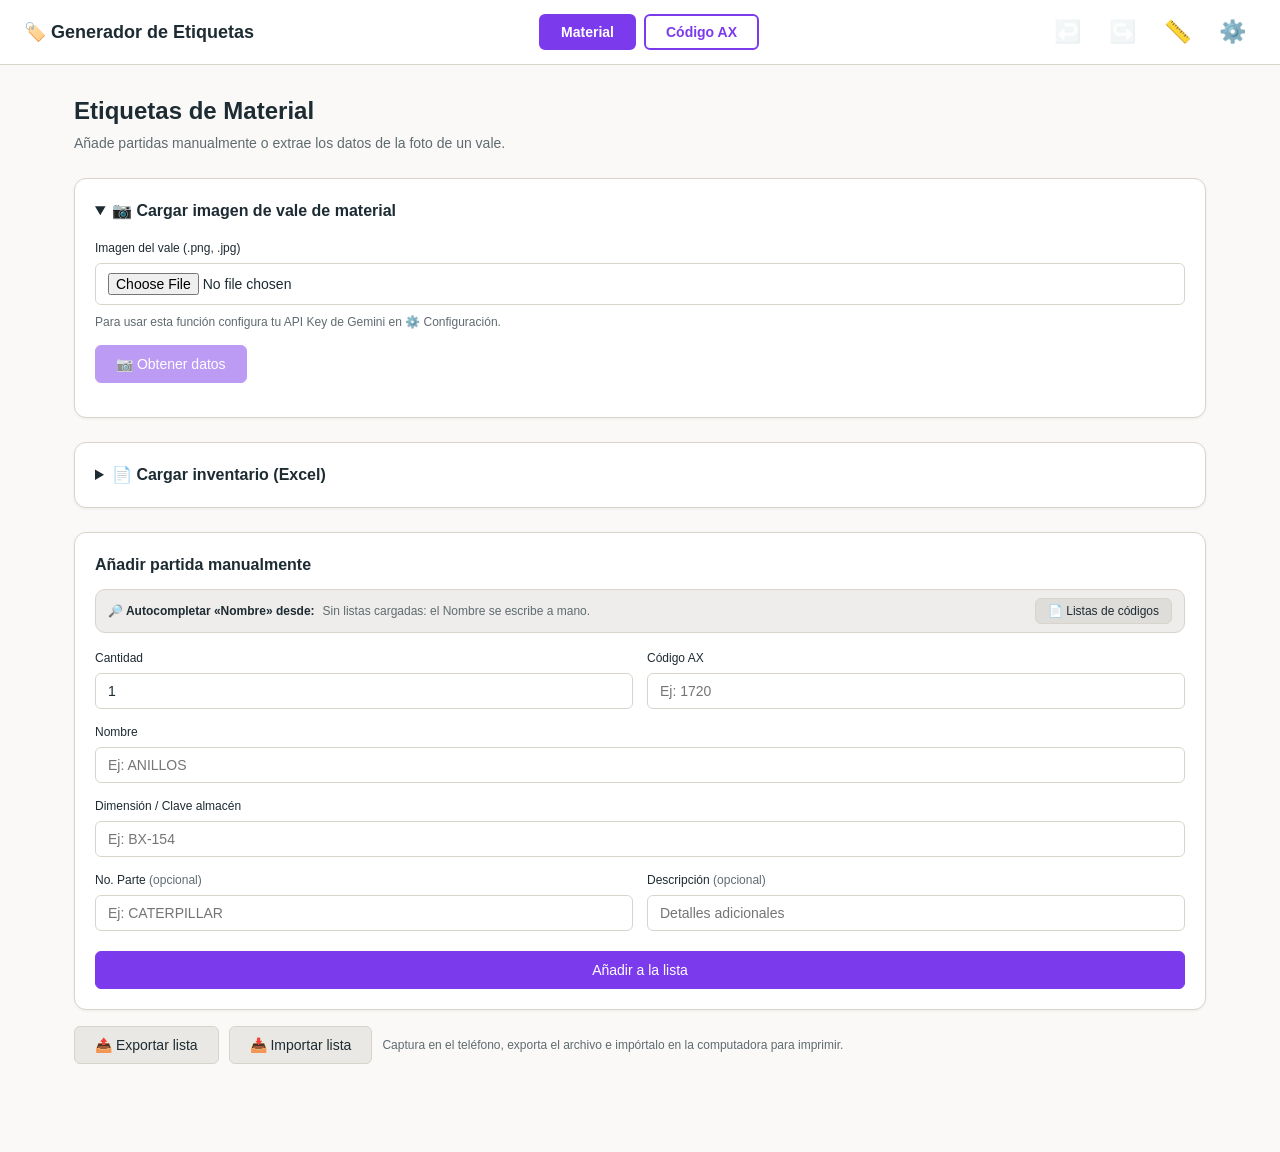
==== commit 935d0335: "feat: deshacer/rehacer con atajos y edición de partidas más suave Deshacer / rehacer - Ctrl+Z y Ctrl" ====
--- a/index.html
+++ b/index.html
@@ -22,6 +22,10 @@
             <button id="tabCodigoAx" class="tab" type="button">Código AX</button>
         </nav>
         <div class="app-header__actions">
+            <button id="btnUndo" class="icon-btn" type="button" title="Deshacer" aria-label="Deshacer"
+                disabled>↩️</button>
+            <button id="btnRedo" class="icon-btn" type="button" title="Rehacer" aria-label="Rehacer"
+                disabled>↪️</button>
             <button id="btnLayout" class="icon-btn" type="button" title="Diseño de plantilla"
                 aria-label="Diseño de plantilla">📏</button>
             <button id="btnConfig" class="icon-btn" type="button" title="Configuración"
@@ -462,6 +466,7 @@
 
     <script src="js/utils.js"></script>
     <script src="js/store.js"></script>
+    <script src="js/history.js"></script>
     <script src="js/layout.js"></script>
     <script src="js/labels.js"></script>
     <script src="js/csv.js"></script>
--- a/css/styles.css
+++ b/css/styles.css
@@ -122,8 +122,13 @@
     line-height: 1;
 }
 
-.icon-btn:hover {
+.icon-btn:hover:not(:disabled) {
     background-color: var(--color-secondary);
+}
+
+.icon-btn:disabled {
+    opacity: 0.35;
+    cursor: not-allowed;
 }
 
 /* ============ Contenido ============ */
@@ -490,10 +495,93 @@
     background-color: var(--color-secondary-hover);
 }
 
+/* El editor se despliega en el sitio de la tarjeta (0fr → 1fr) para que
+   el contenido de abajo no dé un salto al abrirlo o cerrarlo. */
 .item-editor {
-    padding: 14px;
+    display: grid;
+    grid-template-rows: 1fr;
     border-bottom: 1px solid var(--color-border);
     background-color: var(--color-secondary);
+}
+
+.item-editor:focus {
+    outline: none;
+}
+
+.item-editor__clip {
+    overflow: hidden;
+    min-height: 0;
+}
+
+.item-editor__inner {
+    padding: 14px;
+}
+
+.item-editor--opening {
+    animation: item-editor-open 0.24s ease-out;
+}
+
+.item-editor--closing {
+    animation: item-editor-close 0.15s ease-in forwards;
+}
+
+@keyframes item-editor-open {
+    from {
+        grid-template-rows: 0fr;
+        opacity: 0;
+    }
+
+    to {
+        grid-template-rows: 1fr;
+        opacity: 1;
+    }
+}
+
+@keyframes item-editor-close {
+    from {
+        grid-template-rows: 1fr;
+        opacity: 1;
+    }
+
+    to {
+        grid-template-rows: 0fr;
+        opacity: 0;
+    }
+}
+
+@media (prefers-reduced-motion: reduce) {
+
+    .item-editor--opening,
+    .item-editor--closing {
+        animation: none;
+    }
+}
+
+/* Cabecera del editor: la partida sigue identificándose mientras se edita */
+.item-editor__head {
+    display: flex;
+    align-items: center;
+    gap: 12px;
+    padding-bottom: 12px;
+    margin-bottom: 4px;
+    border-bottom: 1px solid var(--color-border);
+}
+
+.item-editor__head .item-card__title {
+    flex: 1;
+    min-width: 0;
+}
+
+.item-editor__tag {
+    flex-shrink: 0;
+    font-size: 11px;
+    font-weight: 600;
+    padding: 3px 9px;
+    border-radius: 999px;
+    background-color: var(--color-surface);
+    border: 1px solid var(--color-border);
+    color: var(--color-text-muted);
+    white-space: nowrap;
 }
 
 .item-editor .form-grid {
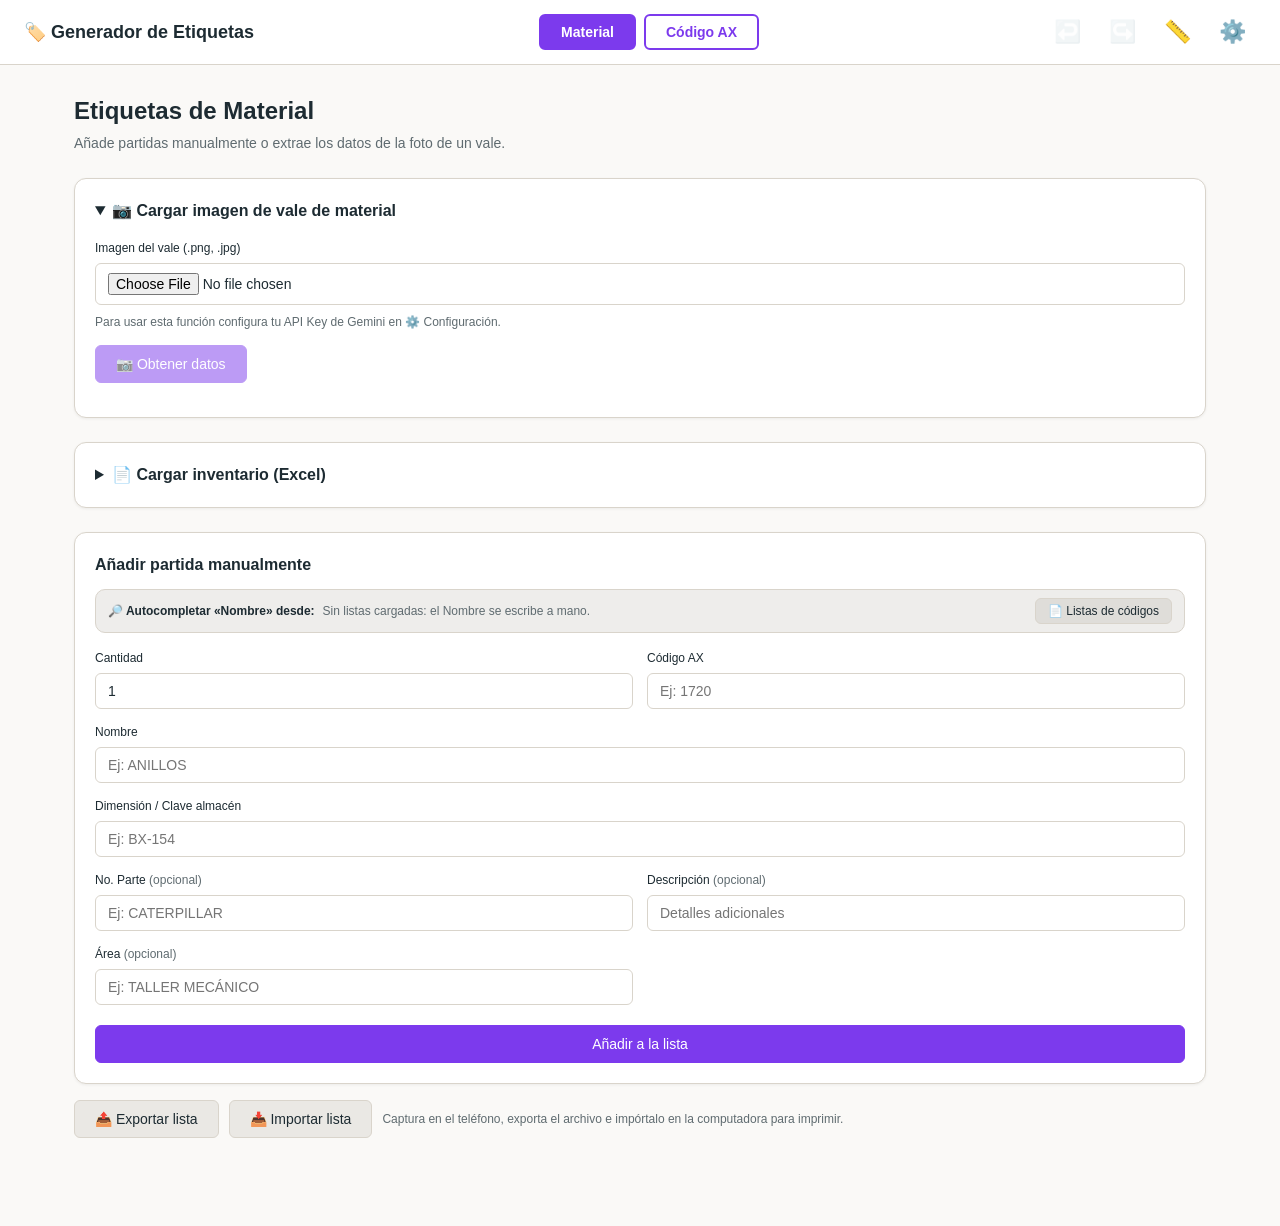
==== commit 9e378be5: "feat: «categoría» pasa a ser «área» como campo de texto libre El campo dejaba elegir solo entre INVE" ====
--- a/index.html
+++ b/index.html
@@ -72,8 +72,8 @@
                                 accept=".xlsx,application/vnd.openxmlformats-officedocument.spreadsheetml.sheet">
                         </label>
                         <p class="hint">El inventario no se guarda al recargar la página, pero las partidas que añadas
-                            a la lista de revisión sí se conservan. La categoría (inventariable/consumible) se toma del
-                            nombre de cada hoja.</p>
+                            a la lista de revisión sí se conservan. El área se toma del nombre de cada hoja y se puede
+                            corregir al revisar la partida.</p>
                         <details id="invHelp" class="format-help">
                             <summary>📋 ¿Cómo debe ser el archivo?</summary>
                             <p class="hint">Cada hoja del Excel debe tener una fila de encabezados con al menos estas
@@ -108,9 +108,8 @@
                                     </tbody>
                                 </table>
                             </div>
-                            <p class="hint">Si el nombre de la hoja contiene la palabra <strong>CONSUMIBLE</strong>
-                                (ej. «CONTENEDOR #1 CONSUMIBLE»), sus partidas se marcan como CONSUMIBLES; si no, como
-                                INVENTARIABLE.</p>
+                            <p class="hint">El <strong>nombre de la hoja</strong> (ej. «CONTENEDOR #1 CONSUMIBLE») se
+                                usa como área de sus partidas.</p>
                         </details>
                         <div id="invStatus" class="status" hidden></div>
                         <div id="invUi" hidden>
@@ -169,6 +168,10 @@
                             <label class="field">
                                 <span class="field__label">Descripción <span class="optional">(opcional)</span></span>
                                 <input type="text" id="fDescripcion" class="input" placeholder="Detalles adicionales">
+                            </label>
+                            <label class="field">
+                                <span class="field__label">Área <span class="optional">(opcional)</span></span>
+                                <input type="text" id="fArea" class="input" placeholder="Ej: TALLER MECÁNICO">
                             </label>
                         </div>
                         <button type="submit" class="btn btn--primary btn--block">Añadir a la lista</button>
